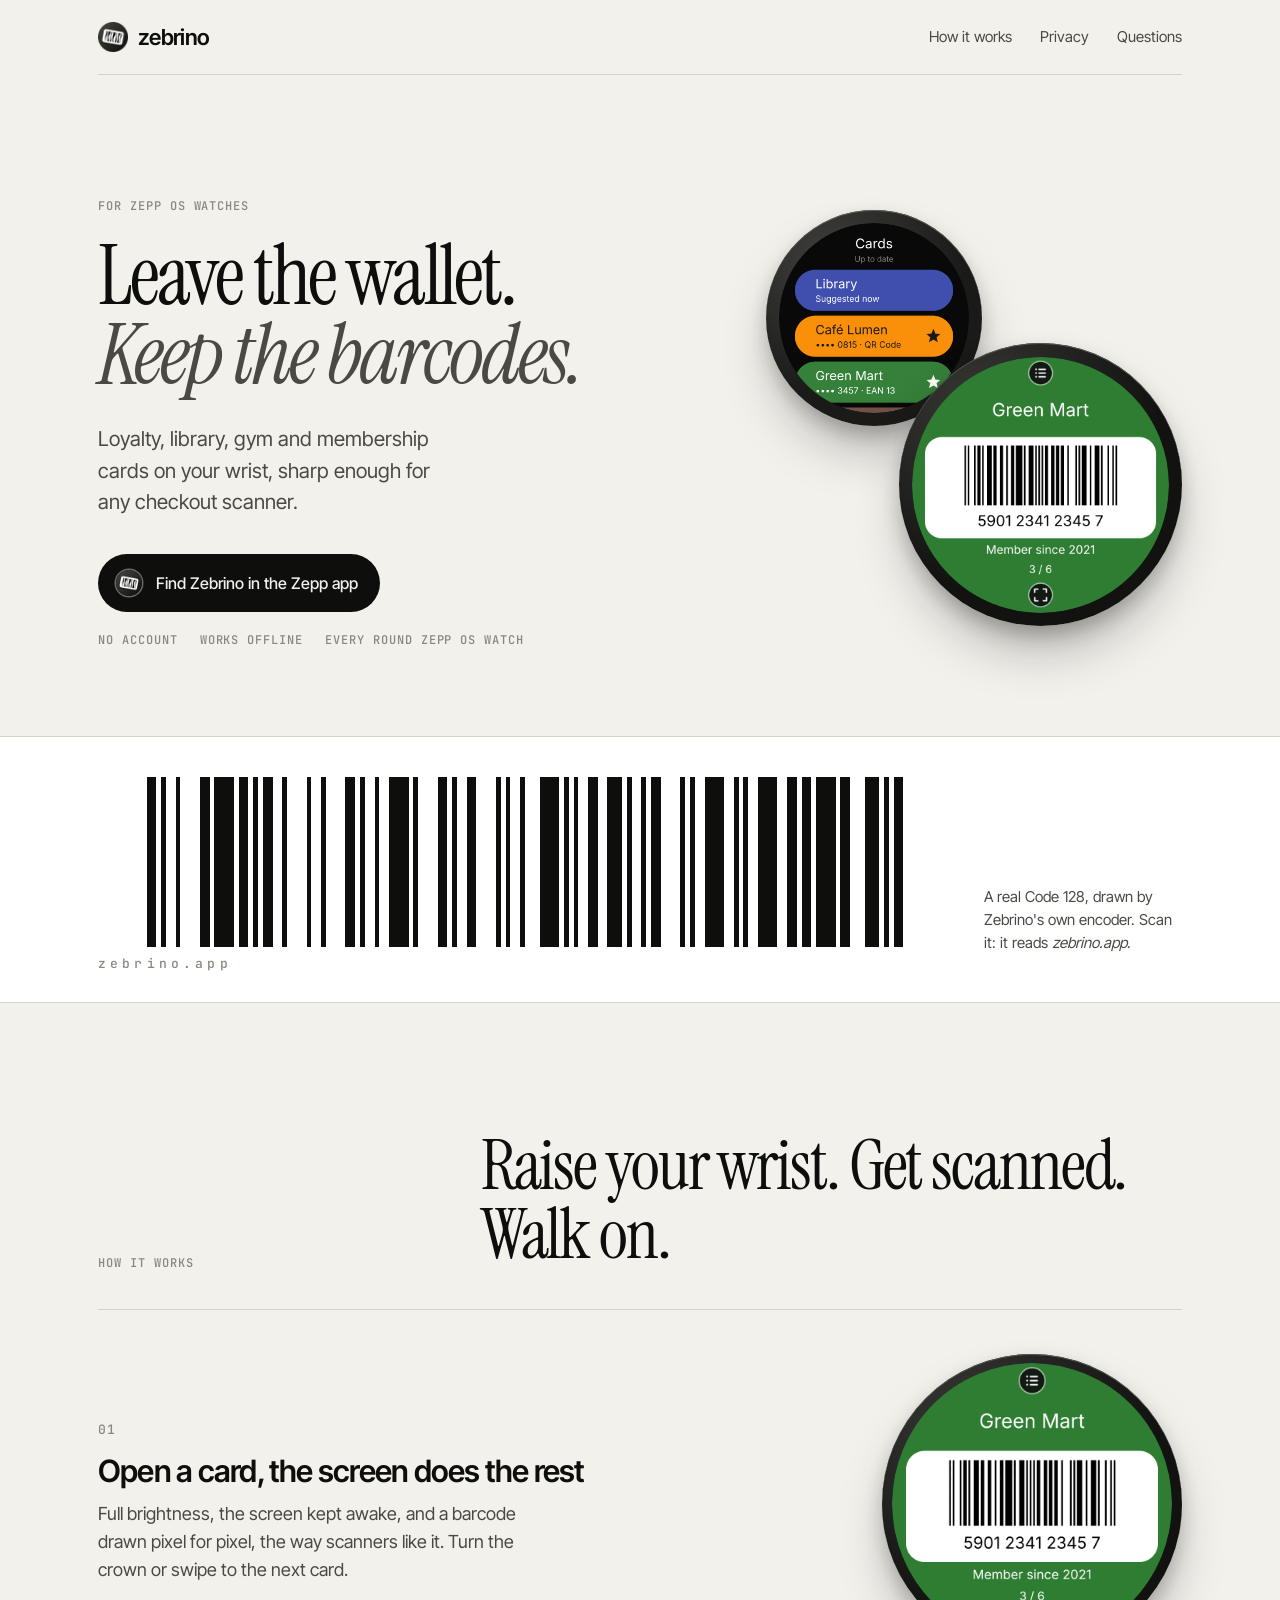
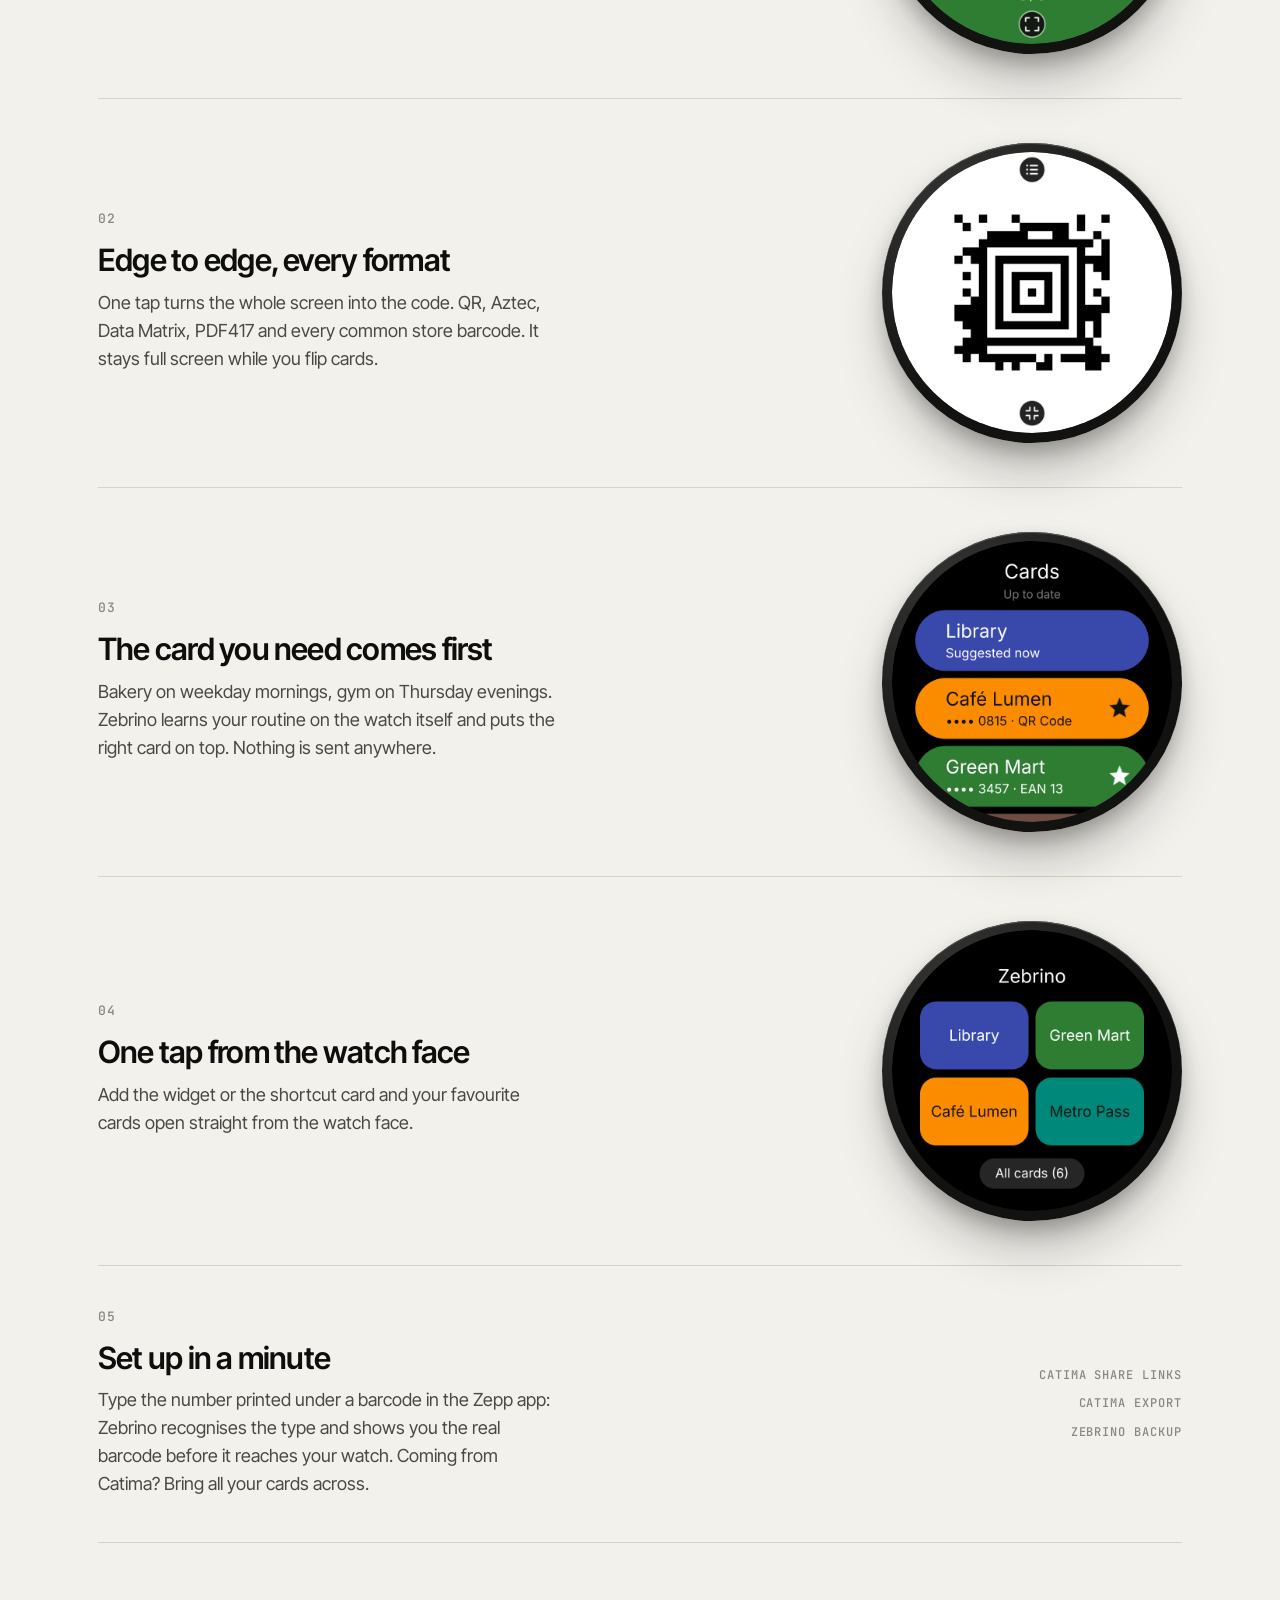
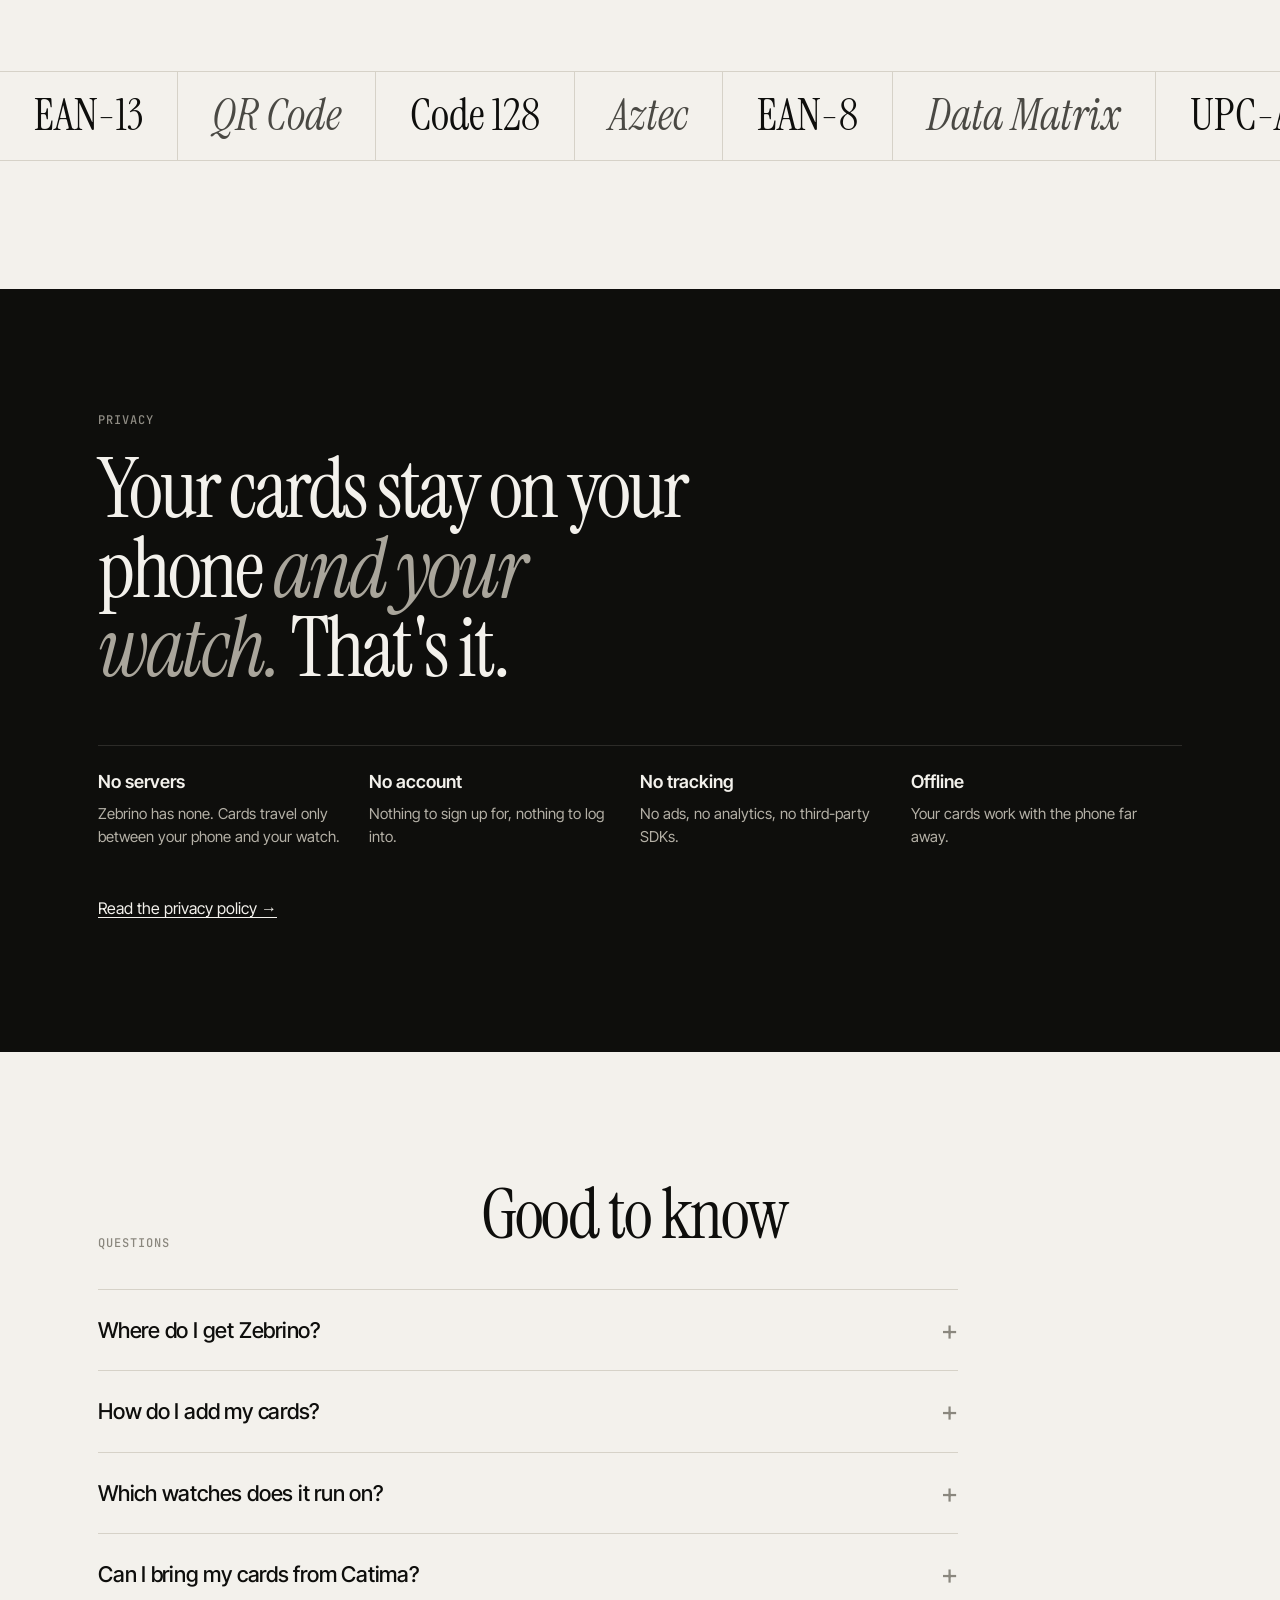
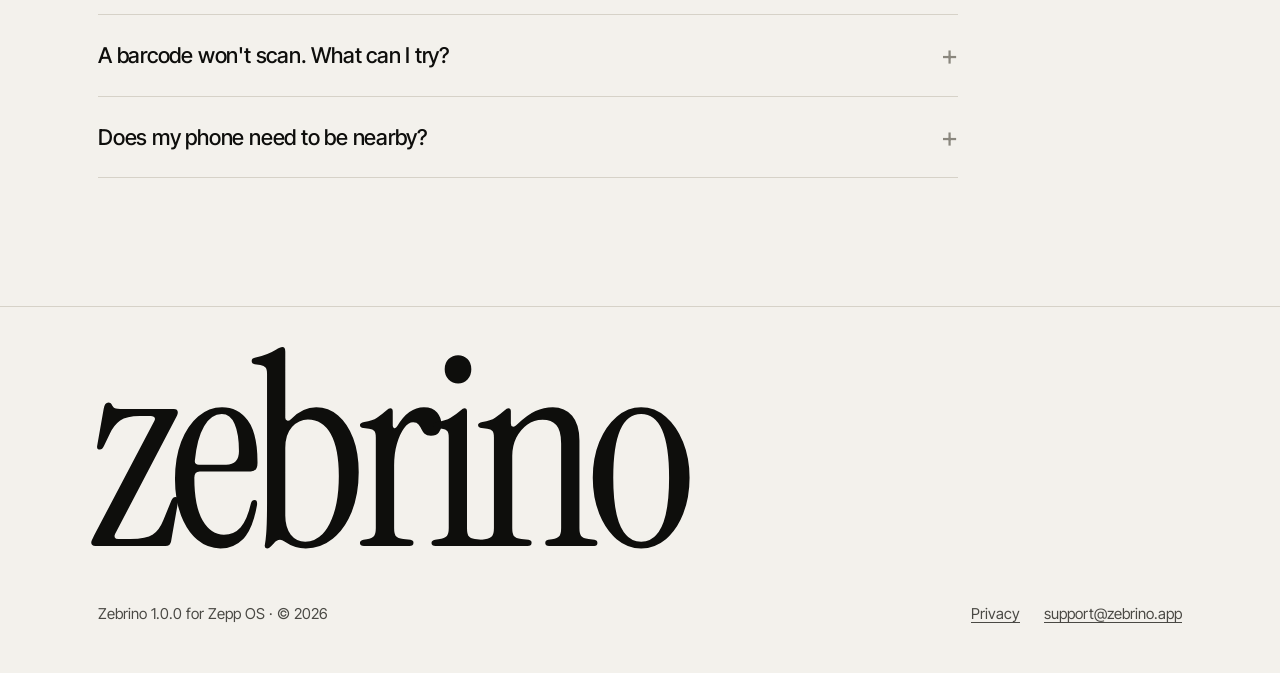
==== index.html @ 2dfe8395 "_checkpoint" ====
<!doctype html>
<html lang="en">
<head>
<meta charset="utf-8">
<meta name="viewport" content="width=device-width, initial-scale=1">
<title>Zebrino: leave the wallet, keep the barcodes</title>
<meta name="description" content="Loyalty, library, gym and membership cards on your Zepp OS watch, sharp enough for any checkout scanner. No account, works offline.">
<meta property="og:title" content="Zebrino: leave the wallet, keep the barcodes">
<meta property="og:description" content="Every card with a barcode, on your Zepp OS watch.">
<meta property="og:image" content="https://zebrino.app/assets/icon.png">
<meta name="theme-color" content="#f3f1ec">
<link rel="icon" href="assets/icon.png">
<link rel="preload" href="fonts/instrument-serif.woff2" as="font" type="font/woff2" crossorigin>
<link rel="preload" href="fonts/inter-tight.woff2" as="font" type="font/woff2" crossorigin>
<link rel="stylesheet" href="styles.css">
</head>
<body>

<div class="wrap">
  <header class="bar">
    <a class="wordmark" href="./"><img src="assets/icon.png" alt="">zebrino</a>
    <nav aria-label="Main">
      <a href="#how">How it works</a>
      <a href="#privacy">Privacy</a>
      <a href="#faq">Questions</a>
    </nav>
  </header>

  <section class="hero">
    <div>
      <span class="label">For Zepp OS watches</span>
      <h1>Leave the wallet.<br><em>Keep the barcodes.</em></h1>
      <p class="lede">Loyalty, library, gym and membership cards on your wrist, sharp enough for any checkout scanner.</p>
      <a class="cta" href="#faq"><img src="assets/icon.png" alt="">Find Zebrino in the Zepp app</a>
      <div class="facts">
        <span class="label">No account</span>
        <span class="label">Works offline</span>
        <span class="label">Every round Zepp OS watch</span>
      </div>
    </div>
    <div class="watches" aria-label="Zebrino on a watch">
      <div class="watch back"><img src="assets/1-list.webp" width="1440" height="1440" decoding="async" alt="Card list with the card you usually use now at the top"></div>
      <div class="watch front"><img src="assets/2-card.webp" width="1440" height="1440" decoding="async" alt="A card at full brightness with its barcode"></div>
    </div>
  </section>
</div>

<section class="scanband" aria-label="A real barcode">
  <div class="wrap">
    <div>
      <!-- barcode --><svg viewBox="0 0 176 1" preserveAspectRatio="none" shape-rendering="crispEdges" role="img" aria-label="Code 128 barcode for zebrino.app"><g fill="#0e0e0c"><rect x="10" width="2" height="1"/><rect x="13" width="1" height="1"/><rect x="16" width="1" height="1"/><rect x="21" width="2" height="1"/><rect x="24" width="4" height="1"/><rect x="29" width="2" height="1"/><rect x="32" width="1" height="1"/><rect x="34" width="2" height="1"/><rect x="38" width="1" height="1"/><rect x="43" width="1" height="1"/><rect x="46" width="1" height="1"/><rect x="51" width="2" height="1"/><rect x="54" width="1" height="1"/><rect x="57" width="1" height="1"/><rect x="60" width="4" height="1"/><rect x="65" width="1" height="1"/><rect x="70" width="2" height="1"/><rect x="73" width="1" height="1"/><rect x="76" width="2" height="1"/><rect x="82" width="1" height="1"/><rect x="84" width="1" height="1"/><rect x="87" width="1" height="1"/><rect x="91" width="4" height="1"/><rect x="96" width="1" height="1"/><rect x="98" width="1" height="1"/><rect x="101" width="2" height="1"/><rect x="105" width="3" height="1"/><rect x="109" width="1" height="1"/><rect x="112" width="1" height="1"/><rect x="114" width="2" height="1"/><rect x="120" width="1" height="1"/><rect x="122" width="1" height="1"/><rect x="125" width="4" height="1"/><rect x="131" width="1" height="1"/><rect x="133" width="1" height="1"/><rect x="136" width="4" height="1"/><rect x="142" width="2" height="1"/><rect x="145" width="2" height="1"/><rect x="148" width="4" height="1"/><rect x="153" width="2" height="1"/><rect x="158" width="3" height="1"/><rect x="162" width="1" height="1"/><rect x="164" width="2" height="1"/></g></svg><!-- /barcode -->
      <div class="digits">zebrino.app</div>
    </div>
    <p class="caption">A real Code&nbsp;128, drawn by Zebrino's own encoder. Scan it: it reads <em>zebrino.app</em>.</p>
  </div>
</section>

<div class="wrap">
  <section class="section" id="how">
    <div class="section-head">
      <span class="label">How it works</span>
      <h2>Raise your wrist. Get scanned. Walk on.</h2>
    </div>

    <article class="feature">
      <div>
        <span class="num">01</span>
        <h3>Open a card, the screen does the rest</h3>
        <p>Full brightness, the screen kept awake, and a barcode drawn pixel for pixel, the way scanners like it. Turn the crown or swipe to the next card.</p>
      </div>
      <figure><div class="watch"><img src="assets/2-card.webp" width="1440" height="1440" decoding="async" alt="Green Mart card with an EAN-13 barcode"></div></figure>
    </article>

    <article class="feature">
      <div>
        <span class="num">02</span>
        <h3>Edge to edge, every format</h3>
        <p>One tap turns the whole screen into the code. QR, Aztec, Data Matrix, PDF417 and every common store barcode. It stays full screen while you flip cards.</p>
      </div>
      <figure><div class="watch"><img src="assets/3-fullscreen.webp" width="1440" height="1440" decoding="async" alt="An Aztec code filling the watch screen"></div></figure>
    </article>

    <article class="feature">
      <div>
        <span class="num">03</span>
        <h3>The card you need comes first</h3>
        <p>Bakery on weekday mornings, gym on Thursday evenings. Zebrino learns your routine on the watch itself and puts the right card on top. Nothing is sent anywhere.</p>
      </div>
      <figure><div class="watch"><img src="assets/1-list.webp" width="1440" height="1440" decoding="async" alt="Card list showing Library, suggested now"></div></figure>
    </article>

    <article class="feature">
      <div>
        <span class="num">04</span>
        <h3>One tap from the watch face</h3>
        <p>Add the widget or the shortcut card and your favourite cards open straight from the watch face.</p>
      </div>
      <figure><div class="watch"><img src="assets/4-widget.webp" width="1440" height="1440" decoding="async" alt="Widget with four card tiles"></div></figure>
    </article>

    <article class="feature">
      <div>
        <span class="num">05</span>
        <h3>Set up in a minute</h3>
        <p>Type the number printed under a barcode in the Zepp app: Zebrino recognises the type and shows you the real barcode before it reaches your watch. Coming from Catima? Bring all your cards across.</p>
      </div>
      <ul class="sources label"><li>Catima share links</li><li>Catima export</li><li>Zebrino backup</li></ul>
    </article>
  </section>
</div>

<section class="formats" aria-label="Supported barcode formats">
  <div class="track">
    <ul>
      <li>EAN-13</li><li>QR Code</li><li>Code 128</li><li>Aztec</li><li>EAN-8</li><li>Data Matrix</li><li>UPC-A</li>
      <li>PDF417</li><li>Code 39</li><li>Codabar</li><li>UPC-E</li><li>Code 93</li><li>ITF</li>
    </ul>
    <ul aria-hidden="true">
      <li>EAN-13</li><li>QR Code</li><li>Code 128</li><li>Aztec</li><li>EAN-8</li><li>Data Matrix</li><li>UPC-A</li>
      <li>PDF417</li><li>Code 39</li><li>Codabar</li><li>UPC-E</li><li>Code 93</li><li>ITF</li>
    </ul>
  </div>
</section>

<section class="privacy" id="privacy">
  <div class="wrap">
    <span class="label">Privacy</span>
    <h2>Your cards stay on your phone <em>and your watch.</em> That's it.</h2>
    <dl>
      <div><dt>No servers</dt><dd>Zebrino has none. Cards travel only between your phone and your watch.</dd></div>
      <div><dt>No account</dt><dd>Nothing to sign up for, nothing to log into.</dd></div>
      <div><dt>No tracking</dt><dd>No ads, no analytics, no third-party SDKs.</dd></div>
      <div><dt>Offline</dt><dd>Your cards work with the phone far away.</dd></div>
    </dl>
    <p class="more"><a href="privacy/">Read the privacy policy →</a></p>
  </div>
</section>

<div class="wrap">
  <section class="section" id="faq">
    <div class="section-head">
      <span class="label">Questions</span>
      <h2>Good to know</h2>
    </div>
    <div class="faq">
      <details>
        <summary>Where do I get Zebrino?</summary>
        <p>In the Zepp app: open the Store, search for “Zebrino” and install it on your watch.</p>
      </details>
      <details>
        <summary>How do I add my cards?</summary>
        <p>In the Zepp app, go to Profile › your watch › App settings › Zebrino. Type the number printed under the barcode. Zebrino recognises the barcode type and shows a live preview. Cards reach your watch the next time you open Zebrino on it.</p>
      </details>
      <details>
        <summary>Which watches does it run on?</summary>
        <p>Every round Zepp OS watch with API level 3.6 or later, from 360 to 480 pixel screens, including the Amazfit Balance and Balance 2.</p>
      </details>
      <details>
        <summary>Can I bring my cards from Catima?</summary>
        <p>Yes. Share cards from Catima and paste the links, or paste the catima.csv file from a Catima export. You choose which cards to import; duplicates are skipped.</p>
      </details>
      <details>
        <summary>A barcode won't scan. What can I try?</summary>
        <p>Tap the button under the barcode for full screen, and keep “Full brightness for scanning” on in the settings. Check the barcode type in the card editor matches the one on your physical card. Still stuck? Write to <a href="mailto:support@zebrino.app">support@zebrino.app</a>.</p>
      </details>
      <details>
        <summary>Does my phone need to be nearby?</summary>
        <p>No. Your cards are stored on the watch. You only need the phone to add or change cards.</p>
      </details>
    </div>
  </section>
</div>

<footer class="site">
  <div class="wrap">
    <p class="bigmark" aria-hidden="true">zebrino</p>
    <div class="foot">
      <span>Zebrino <!-- version -->1.0.0<!-- /version --> for Zepp OS · © 2026</span>
      <nav aria-label="Footer">
        <a href="privacy/">Privacy</a>
        <a href="mailto:support@zebrino.app">support@zebrino.app</a>
      </nav>
    </div>
  </div>
</footer>

</body>
</html>
---- styles.css ----
/* zebrino.app: editorial, ink on paper, black, gray and white only. No framework. */

/* Fonts are served from zebrino.app itself (no third-party requests). SIL Open Font
   License 1.1, see fonts/OFL-*.txt. Inter Tight and JetBrains Mono are variable fonts. */
@font-face { font-family: 'Instrument Serif'; font-style: normal; font-weight: 400; font-display: swap; src: url(fonts/instrument-serif.woff2) format('woff2'); }
@font-face { font-family: 'Instrument Serif'; font-style: italic; font-weight: 400; font-display: swap; src: url(fonts/instrument-serif-italic.woff2) format('woff2'); }
@font-face { font-family: 'Inter Tight'; font-style: normal; font-weight: 400 600; font-display: swap; src: url(fonts/inter-tight.woff2) format('woff2'); }
@font-face { font-family: 'JetBrains Mono'; font-style: normal; font-weight: 400 500; font-display: swap; src: url(fonts/jetbrains-mono.woff2) format('woff2'); }

:root {
  --paper: #f3f1ec;
  --paper-2: #e9e6df;
  --ink: #0e0e0c;
  --ink-2: #4a4944;
  --ink-3: #8a877e;
  --rule: #d6d2c8;
  --serif: 'Instrument Serif', 'Times New Roman', serif;
  --sans: 'Inter Tight', 'Helvetica Neue', Arial, sans-serif;
  --mono: 'JetBrains Mono', ui-monospace, Menlo, monospace;
  --wrap: 1180px;
  --gutter: clamp(20px, 4vw, 48px);
}

*,
*::before,
*::after { box-sizing: border-box; }

html { -webkit-text-size-adjust: 100%; }

body {
  margin: 0;
  background: var(--paper);
  color: var(--ink);
  font: 400 18px/1.55 var(--sans);
  font-feature-settings: 'ss01', 'cv11';
  -webkit-font-smoothing: antialiased;
}

a { color: inherit; text-decoration-thickness: 1px; text-underline-offset: 3px; }
a:hover { color: var(--ink-2); text-decoration-thickness: 2px; }
img, svg { display: block; max-width: 100%; }
::selection { background: var(--ink); color: var(--paper); }

.wrap { max-width: var(--wrap); margin: 0 auto; padding: 0 var(--gutter); }

.label {
  font: 500 12px/1 var(--mono);
  letter-spacing: 0.08em;
  text-transform: uppercase;
  color: var(--ink-3);
}

/* ------------------------------------------------------------ top bar */

.bar {
  display: flex;
  align-items: center;
  justify-content: space-between;
  gap: 24px;
  padding: 22px 0;
  border-bottom: 1px solid var(--rule);
}
.wordmark {
  display: inline-flex;
  align-items: center;
  gap: 10px;
  font: 600 22px/1 var(--sans);
  letter-spacing: -0.03em;
  text-decoration: none;
}
.wordmark img { width: 30px; height: 30px; }
.bar nav { display: flex; gap: 28px; font-size: 15px; }
.bar nav a { text-decoration: none; color: var(--ink-2); }
.bar nav a:hover { color: var(--ink); }

/* ------------------------------------------------------------ hero */

.hero {
  display: grid;
  grid-template-columns: 1.45fr 1fr;
  gap: clamp(32px, 5vw, 72px);
  align-items: center;
  padding: clamp(48px, 9vw, 120px) 0 clamp(40px, 7vw, 96px);
}
.hero h1 {
  margin: 18px 0 28px;
  font: 400 clamp(48px, 6.6vw, 104px)/0.94 var(--serif);
  letter-spacing: -0.035em;
}
.hero h1 em { font-style: italic; color: var(--ink-2); }
.hero p.lede { max-width: 30ch; margin: 0 0 36px; font-size: clamp(19px, 1.6vw, 22px); color: var(--ink-2); }

.cta {
  display: inline-flex;
  align-items: center;
  gap: 14px;
  padding: 16px 22px 16px 18px;
  border-radius: 999px;
  background: var(--ink);
  color: var(--paper);
  font-size: 16px;
  font-weight: 500;
  text-decoration: none;
  transition: transform 0.2s ease;
}
.cta:hover { color: var(--paper); transform: translateY(-2px); }
.cta img { width: 26px; height: 26px; border-radius: 50%; box-shadow: 0 0 0 1.5px #6b6963; } /* charcoal logo on the black button */
.facts { display: flex; flex-wrap: wrap; gap: 8px 22px; margin-top: 22px; }

/* Two watches, slightly overlapped, like product shots on a table. */
.watches { position: relative; aspect-ratio: 1 / 1; max-width: 520px; justify-self: end; width: 100%; }
.watch {
  position: absolute;
  border-radius: 50%;
  padding: 3.2%;
  background: radial-gradient(circle at 30% 25%, #3a3a37, #121211 60%);
  box-shadow: 0 1px 0 #555 inset, 0 30px 60px -20px rgba(14, 14, 12, 0.45), 0 8px 18px rgba(14, 14, 12, 0.18);
}
.watch img { border-radius: 50%; width: 100%; height: auto; }
.watch.front { width: 68%; right: 0; bottom: 0; z-index: 2; }
.watch.back { width: 52%; left: 0; top: 0; opacity: 0.96; }

/* ------------------------------------------------------------ real barcode band */

.scanband { border-top: 1px solid var(--rule); border-bottom: 1px solid var(--rule); background: #fff; }
.scanband .wrap { display: grid; grid-template-columns: 1fr auto; gap: 32px; align-items: end; padding-top: 40px; padding-bottom: 32px; }
.scanband svg { width: 100%; height: clamp(90px, 14vw, 170px); }
.scanband .caption { max-width: 22ch; font-size: 15px; color: var(--ink-2); }
.scanband .digits { margin-top: 10px; font: 500 13px/1 var(--mono); letter-spacing: 0.32em; color: var(--ink-3); }

/* ------------------------------------------------------------ numbered features */

.section { padding: clamp(64px, 10vw, 140px) 0 0; }
.section-head { display: grid; grid-template-columns: 1fr 2fr; gap: 32px; align-items: end; margin-bottom: 40px; }
.section-head h2 { margin: 0; font: 400 clamp(40px, 5.5vw, 72px)/0.98 var(--serif); letter-spacing: -0.03em; }

.feature {
  display: grid;
  grid-template-columns: 1fr 1fr;
  gap: 32px;
  align-items: center;
  padding: 44px 0;
  border-top: 1px solid var(--rule);
}
.feature:last-child { border-bottom: 1px solid var(--rule); }
.feature .num { display: block; margin-bottom: 18px; font: 500 13px/1 var(--mono); letter-spacing: 0.08em; color: var(--ink-3); }
.feature h3 { margin: 0 0 12px; font: 600 clamp(24px, 2.4vw, 32px)/1.1 var(--sans); letter-spacing: -0.025em; }
.feature p { margin: 0; color: var(--ink-2); max-width: 46ch; }
.feature figure { margin: 0; justify-self: end; width: min(100%, 300px); }
.feature figure .watch { position: relative; width: 100%; }
.feature .sources { justify-self: end; margin: 0; padding: 0; list-style: none; line-height: 2.4; text-align: right; }

/* ------------------------------------------------------------ formats strip */

.formats { overflow: hidden; border-top: 1px solid var(--rule); border-bottom: 1px solid var(--rule); margin-top: clamp(64px, 10vw, 140px); }
.formats .track { display: flex; width: max-content; animation: slide 38s linear infinite; }
.formats ul { display: flex; margin: 0; padding: 0; list-style: none; }
.formats li { padding: 22px 34px; font: 400 clamp(28px, 3.4vw, 44px)/1 var(--serif); white-space: nowrap; border-right: 1px solid var(--rule); }
.formats li:nth-child(even) { font-style: italic; color: var(--ink-2); }
@keyframes slide { to { transform: translateX(-50%); } }
@media (prefers-reduced-motion: reduce) {
  .formats .track { animation: none; flex-wrap: wrap; width: auto; }
  .formats ul[aria-hidden='true'] { display: none; }
}

/* ------------------------------------------------------------ privacy */

.privacy { background: var(--ink); color: var(--paper); margin-top: clamp(64px, 10vw, 140px); }
.privacy .wrap { padding-top: clamp(64px, 9vw, 120px); padding-bottom: clamp(64px, 9vw, 120px); }
.privacy .label { color: #8f8c84; }
.privacy h2 { margin: 18px 0 56px; max-width: 16ch; font: 400 clamp(44px, 6.5vw, 92px)/0.96 var(--serif); letter-spacing: -0.035em; }
.privacy h2 em { color: #a9a59b; }
.privacy dl { display: grid; grid-template-columns: repeat(4, 1fr); gap: 0; margin: 0; border-top: 1px solid #2c2b28; }
.privacy dl > div { padding: 24px 24px 0 0; }
.privacy dt { font: 600 18px/1.3 var(--sans); margin-bottom: 8px; }
.privacy dd { margin: 0; color: #b4b0a6; font-size: 15px; }
.privacy .more { margin-top: 48px; font-size: 16px; }
.privacy a:hover { color: #fff; }

/* ------------------------------------------------------------ faq */

.faq { max-width: 860px; }
.faq details { border-top: 1px solid var(--rule); }
.faq details:last-child { border-bottom: 1px solid var(--rule); }
.faq summary {
  display: flex;
  justify-content: space-between;
  gap: 24px;
  padding: 26px 0;
  cursor: pointer;
  list-style: none;
  font: 500 clamp(19px, 1.7vw, 22px)/1.3 var(--sans);
  letter-spacing: -0.01em;
}
.faq summary::-webkit-details-marker { display: none; }
.faq summary::after { content: '+'; font: 300 28px/1 var(--sans); color: var(--ink-3); transition: transform 0.2s ease; }
.faq details[open] summary::after { transform: rotate(45deg); }
.faq details p { margin: -8px 0 28px; max-width: 62ch; color: var(--ink-2); }

/* ------------------------------------------------------------ footer */

footer.site { margin-top: clamp(64px, 10vw, 140px); border-top: 1px solid var(--rule); }
footer.site .wrap { padding-top: 40px; padding-bottom: 48px; }
.bigmark { font: 400 clamp(88px, 21vw, 300px)/0.8 var(--serif); letter-spacing: -0.05em; margin: 0 0 40px -0.04em; }
.foot { display: flex; flex-wrap: wrap; justify-content: space-between; gap: 16px 32px; font-size: 15px; color: var(--ink-2); }
.foot nav { display: flex; flex-wrap: wrap; gap: 24px; }

/* ------------------------------------------------------------ privacy page */

.doc { max-width: 720px; padding: clamp(40px, 7vw, 96px) 0 0; }
.doc h1 { font: 400 clamp(48px, 7vw, 84px)/0.95 var(--serif); letter-spacing: -0.035em; margin: 18px 0 24px; }
.doc h2 { font: 600 22px/1.25 var(--sans); letter-spacing: -0.015em; margin: 48px 0 12px; }
.doc p, .doc li { color: var(--ink-2); }
.doc ul { padding-left: 1.1em; }
.doc li { margin: 8px 0; }
.doc strong { color: var(--ink); }

/* ------------------------------------------------------------ small screens */

@media (max-width: 900px) {
  .hero { grid-template-columns: 1fr; }
  .watches { justify-self: center; max-width: 440px; }
  .section-head { grid-template-columns: 1fr; gap: 16px; }
  .feature { grid-template-columns: 1fr 240px; }
  .privacy dl { grid-template-columns: 1fr 1fr; }
  .scanband .wrap { grid-template-columns: 1fr; }
}
@media (max-width: 560px) {
  body { font-size: 17px; }
  .bar nav { display: none; }
  .feature { grid-template-columns: 1fr; gap: 20px; padding: 36px 0; }
  .feature figure, .feature .sources { justify-self: start; width: min(100%, 260px); text-align: left; }
  .privacy dl { grid-template-columns: 1fr; }
}
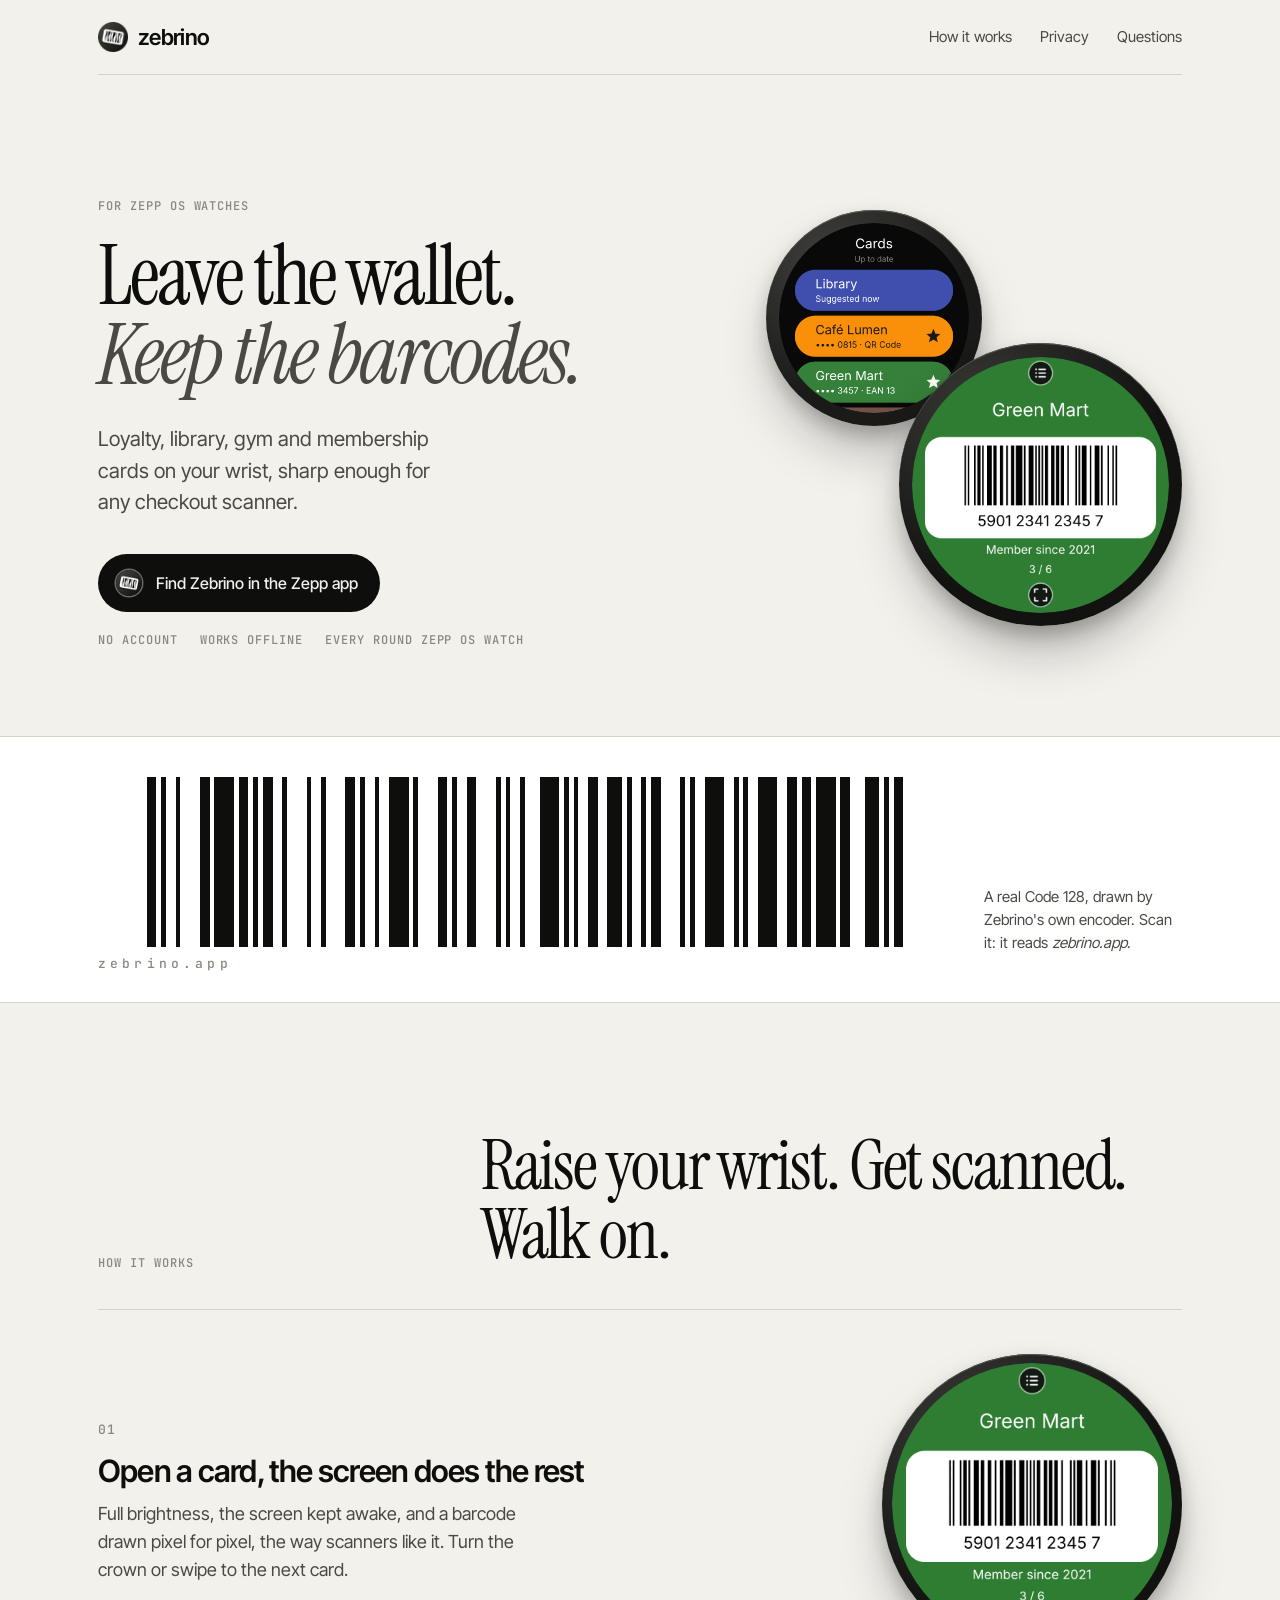
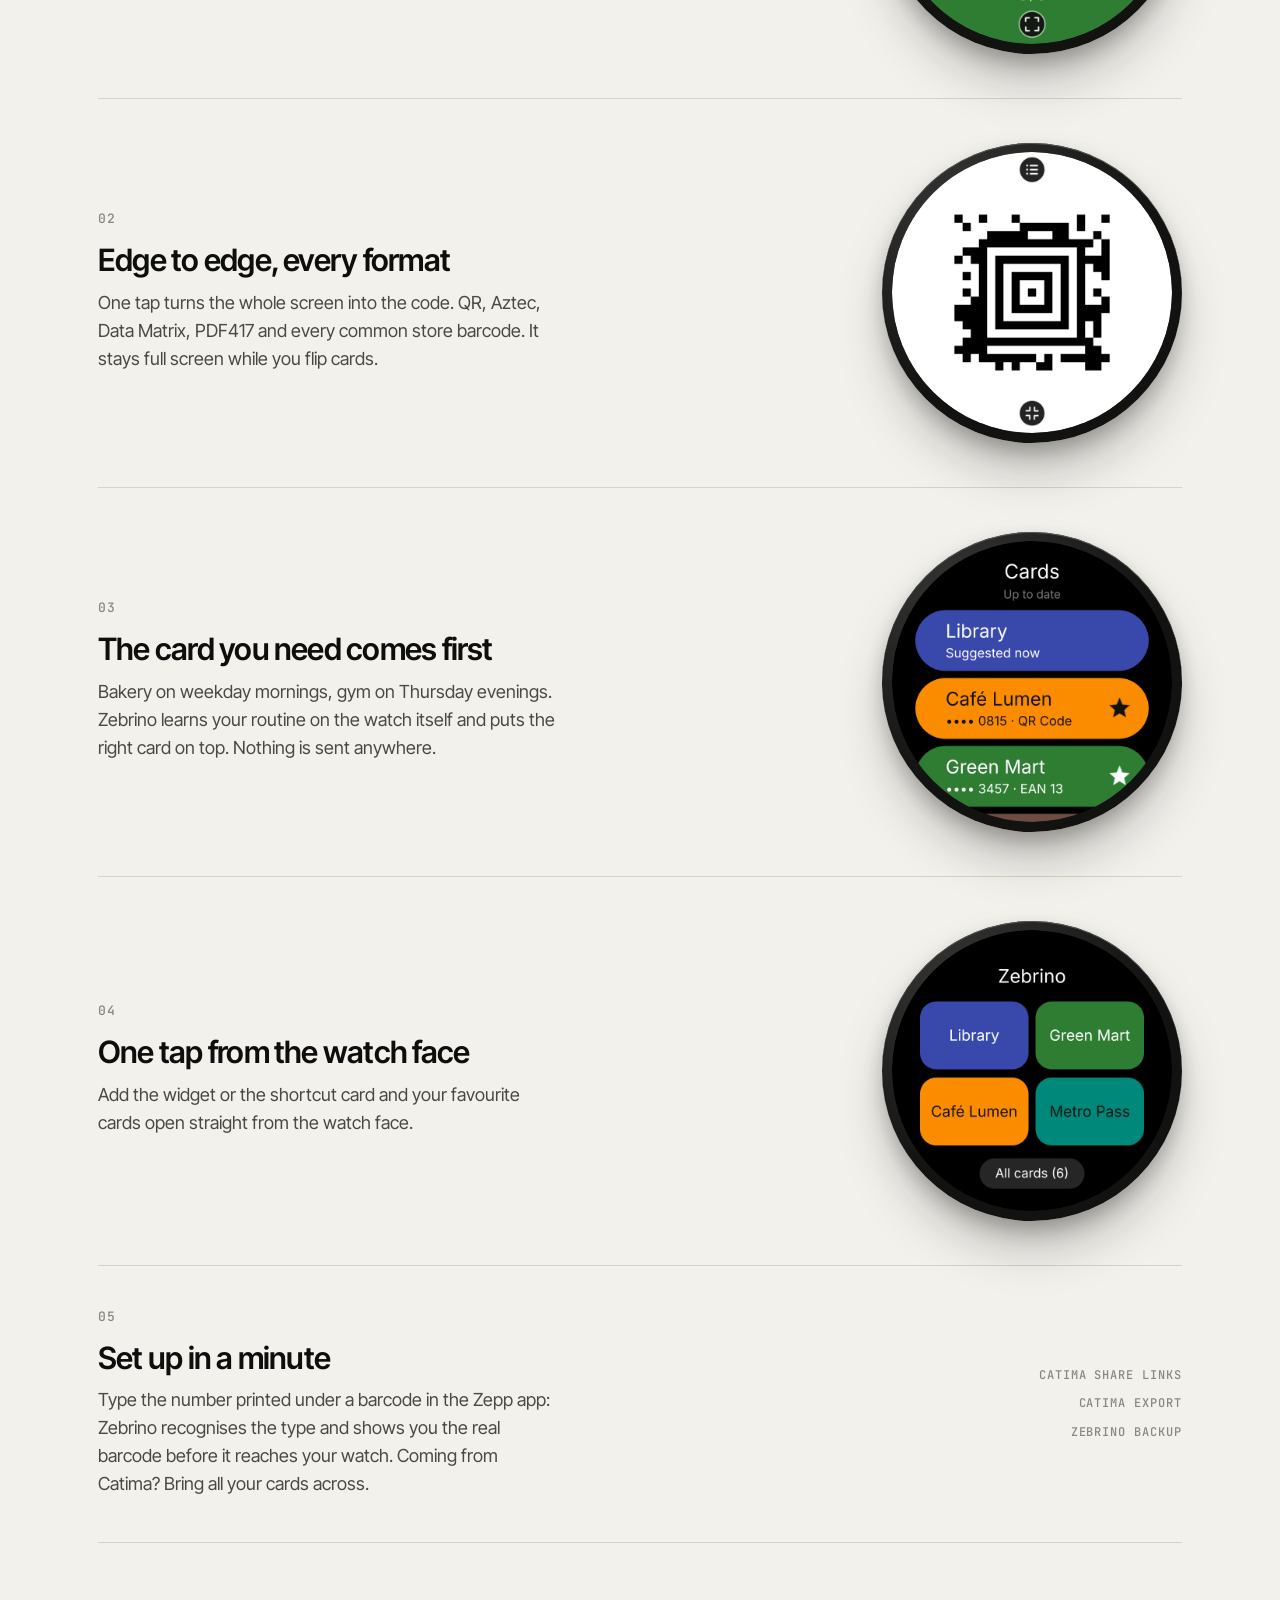
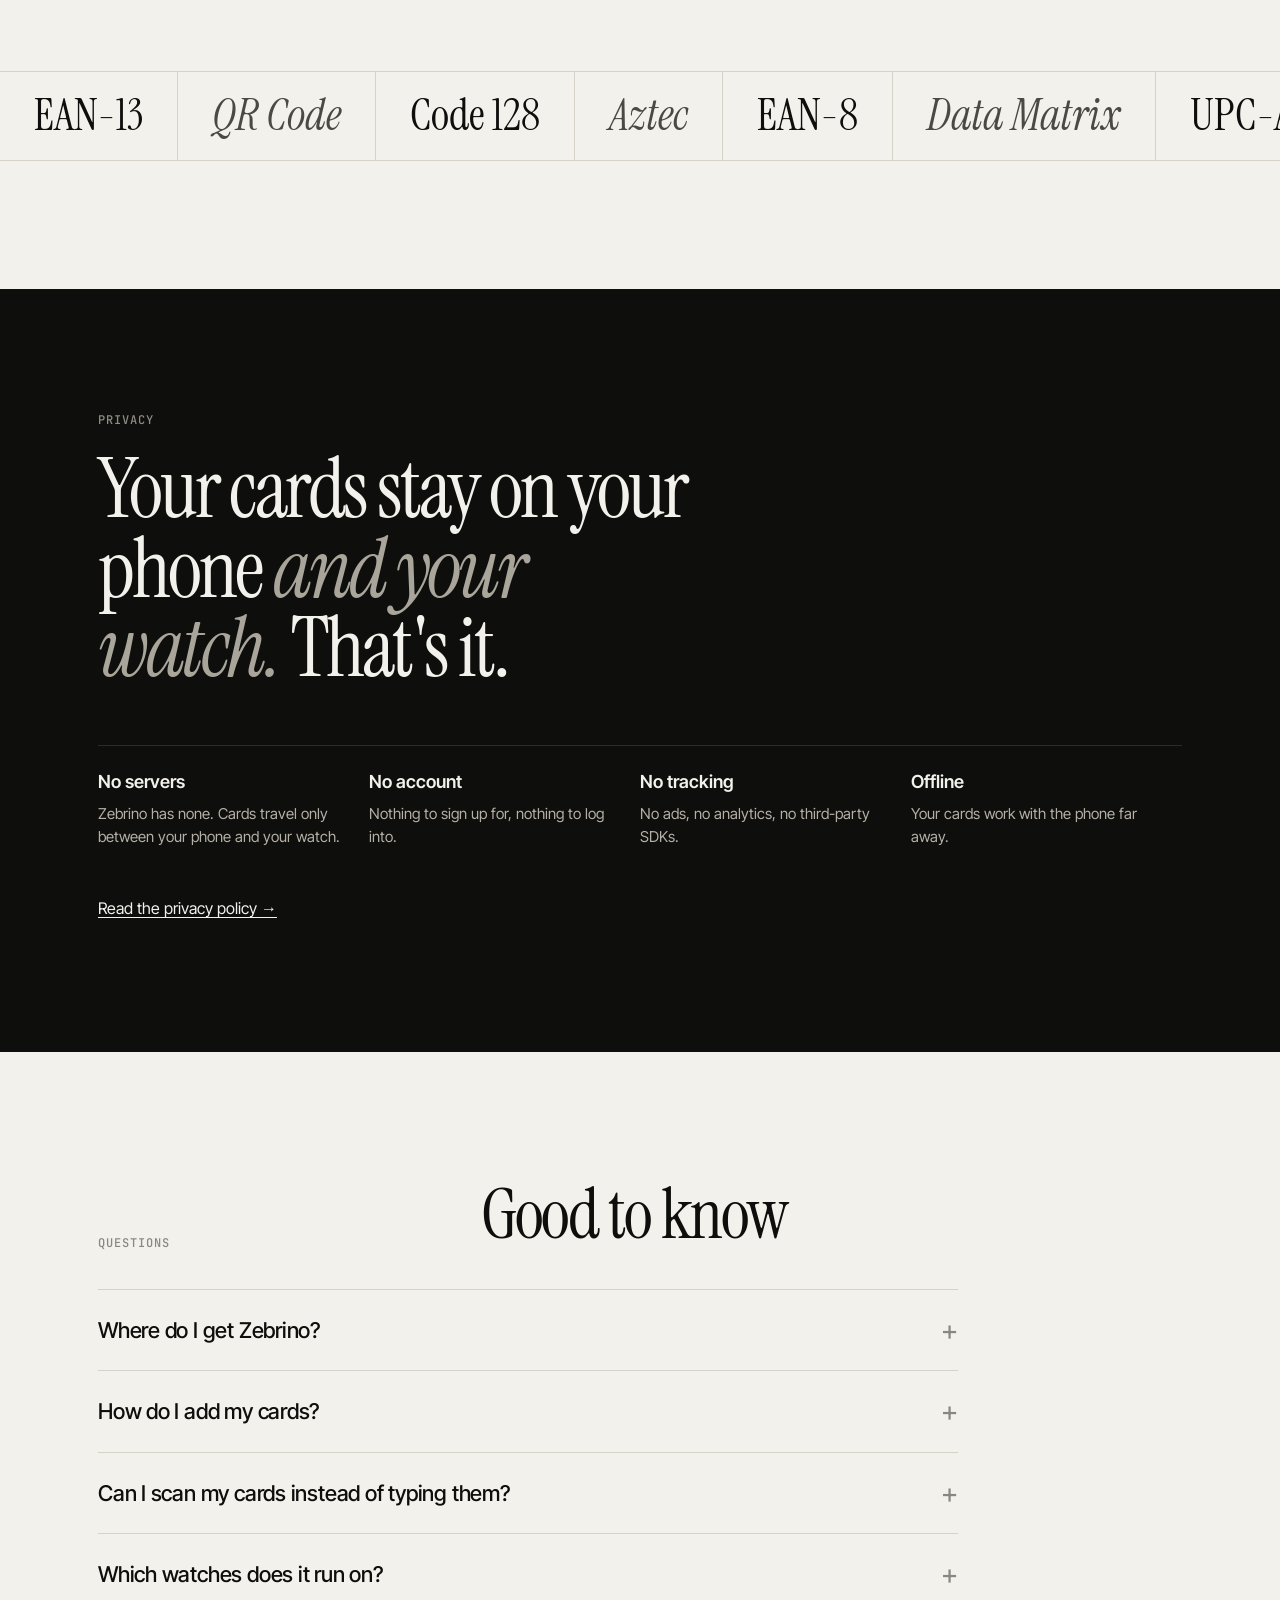
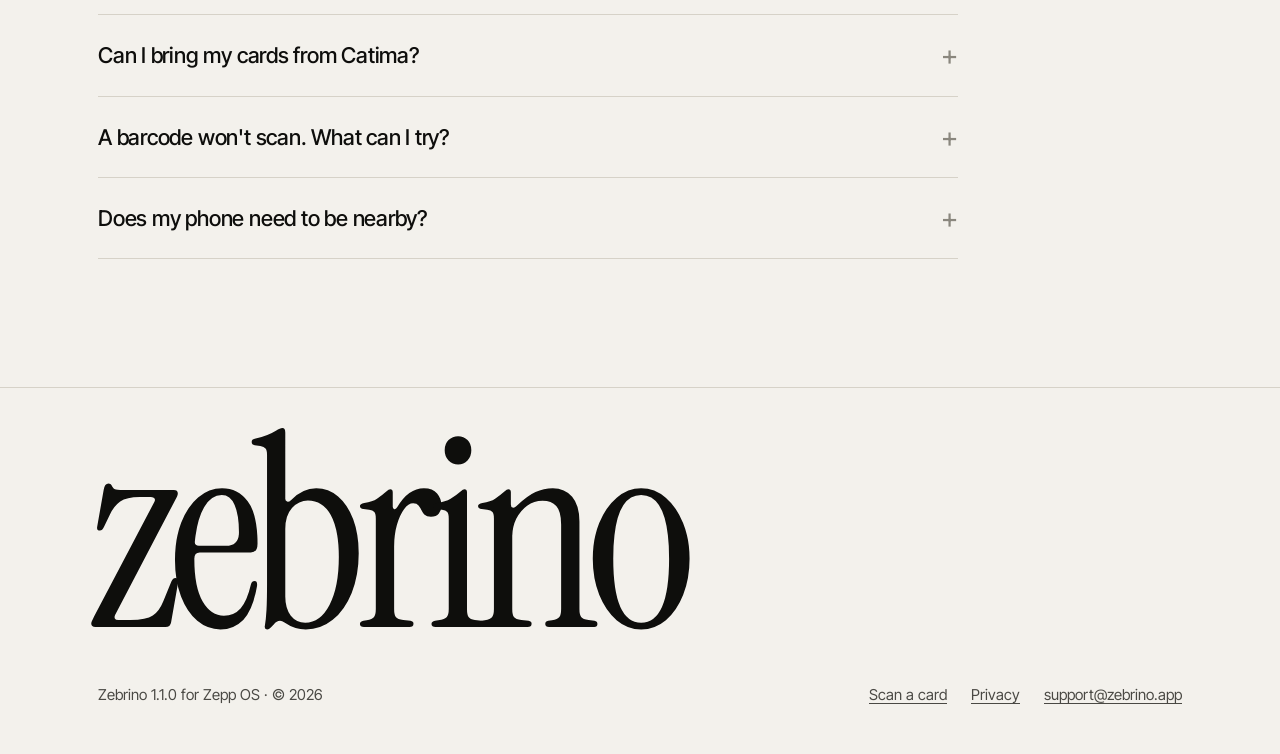
==== commit 4b7110ec: "_checkpoint" ====
--- a/index.html
+++ b/index.html
@@ -152,6 +152,10 @@
         <p>In the Zepp app, go to Profile › your watch › App settings › Zebrino. Type the number printed under the barcode. Zebrino recognises the barcode type and shows a live preview. Cards reach your watch the next time you open Zebrino on it.</p>
       </details>
       <details>
+        <summary>Can I scan my cards instead of typing them?</summary>
+        <p>Yes, with your phone's camera: open <a href="scan/">zebrino.app/scan</a> in your phone's browser, scan each card, check it and tap Copy for Zebrino. Then paste it in Zebrino › Import › Scan with your phone's camera. Barcodes are read on your phone; nothing is uploaded.</p>
+      </details>
+      <details>
         <summary>Which watches does it run on?</summary>
         <p>Every round Zepp OS watch with API level 3.6 or later, from 360 to 480 pixel screens, including the Amazfit Balance and Balance 2.</p>
       </details>
@@ -175,8 +179,9 @@
   <div class="wrap">
     <p class="bigmark" aria-hidden="true">zebrino</p>
     <div class="foot">
-      <span>Zebrino <!-- version -->1.0.0<!-- /version --> for Zepp OS · © 2026</span>
+      <span>Zebrino <!-- version -->1.1.0<!-- /version --> for Zepp OS · © 2026</span>
       <nav aria-label="Footer">
+        <a href="scan/">Scan a card</a>
         <a href="privacy/">Privacy</a>
         <a href="mailto:support@zebrino.app">support@zebrino.app</a>
       </nav>
--- a/styles.css
+++ b/styles.css
@@ -215,6 +215,36 @@
 .doc li { margin: 8px 0; }
 .doc strong { color: var(--ink); }
 
+/* ------------------------------------------------------------ scan page */
+
+.scan button, .scan input, .scan select, .scan textarea { font: inherit; color: inherit; }
+.scan .cta { border: 0; cursor: pointer; color: var(--paper); } /* .cta's own colour, over the button reset above */
+.pill {
+  display: inline-flex;
+  align-items: center;
+  padding: 14px 20px;
+  border: 1px solid var(--ink);
+  border-radius: 999px;
+  background: transparent;
+  font-size: 16px;
+  font-weight: 500;
+  cursor: pointer;
+}
+.capture { margin: 32px 0 8px; }
+.viewer { position: relative; margin-bottom: 16px; border-radius: 20px; overflow: hidden; background: var(--ink); }
+.viewer video { display: block; width: 100%; max-height: 70vh; object-fit: cover; }
+.viewer .pill { position: absolute; right: 12px; bottom: 12px; background: var(--paper); }
+.scan-actions { display: flex; flex-wrap: wrap; gap: 12px; align-items: center; }
+.status { min-height: 1.55em; color: var(--ink-2); }
+.scanned-list { margin: 0; padding: 0; list-style: none; }
+.scanned { display: grid; grid-template-columns: 1fr 1fr; gap: 12px 16px; padding: 20px 0; border-top: 1px solid var(--rule); }
+.scanned:last-child { border-bottom: 1px solid var(--rule); }
+.scanned .link { justify-self: start; padding: 0; border: 0; background: none; text-decoration: underline; text-underline-offset: 3px; cursor: pointer; color: var(--ink-2); }
+.field { display: grid; gap: 4px; }
+.field span { font: 500 12px/1 var(--mono); letter-spacing: 0.08em; text-transform: uppercase; color: var(--ink-3); }
+.field input, .field select, .links { width: 100%; padding: 12px 14px; border: 1px solid var(--rule); border-radius: 12px; background: #fff; }
+.links { display: block; margin: 16px 0; font: 400 13px/1.5 var(--mono); resize: vertical; }
+
 /* ------------------------------------------------------------ small screens */
 
 @media (max-width: 900px) {
@@ -231,4 +261,5 @@
   .feature { grid-template-columns: 1fr; gap: 20px; padding: 36px 0; }
   .feature figure, .feature .sources { justify-self: start; width: min(100%, 260px); text-align: left; }
   .privacy dl { grid-template-columns: 1fr; }
-}
+  .scanned { grid-template-columns: 1fr; }
+}
